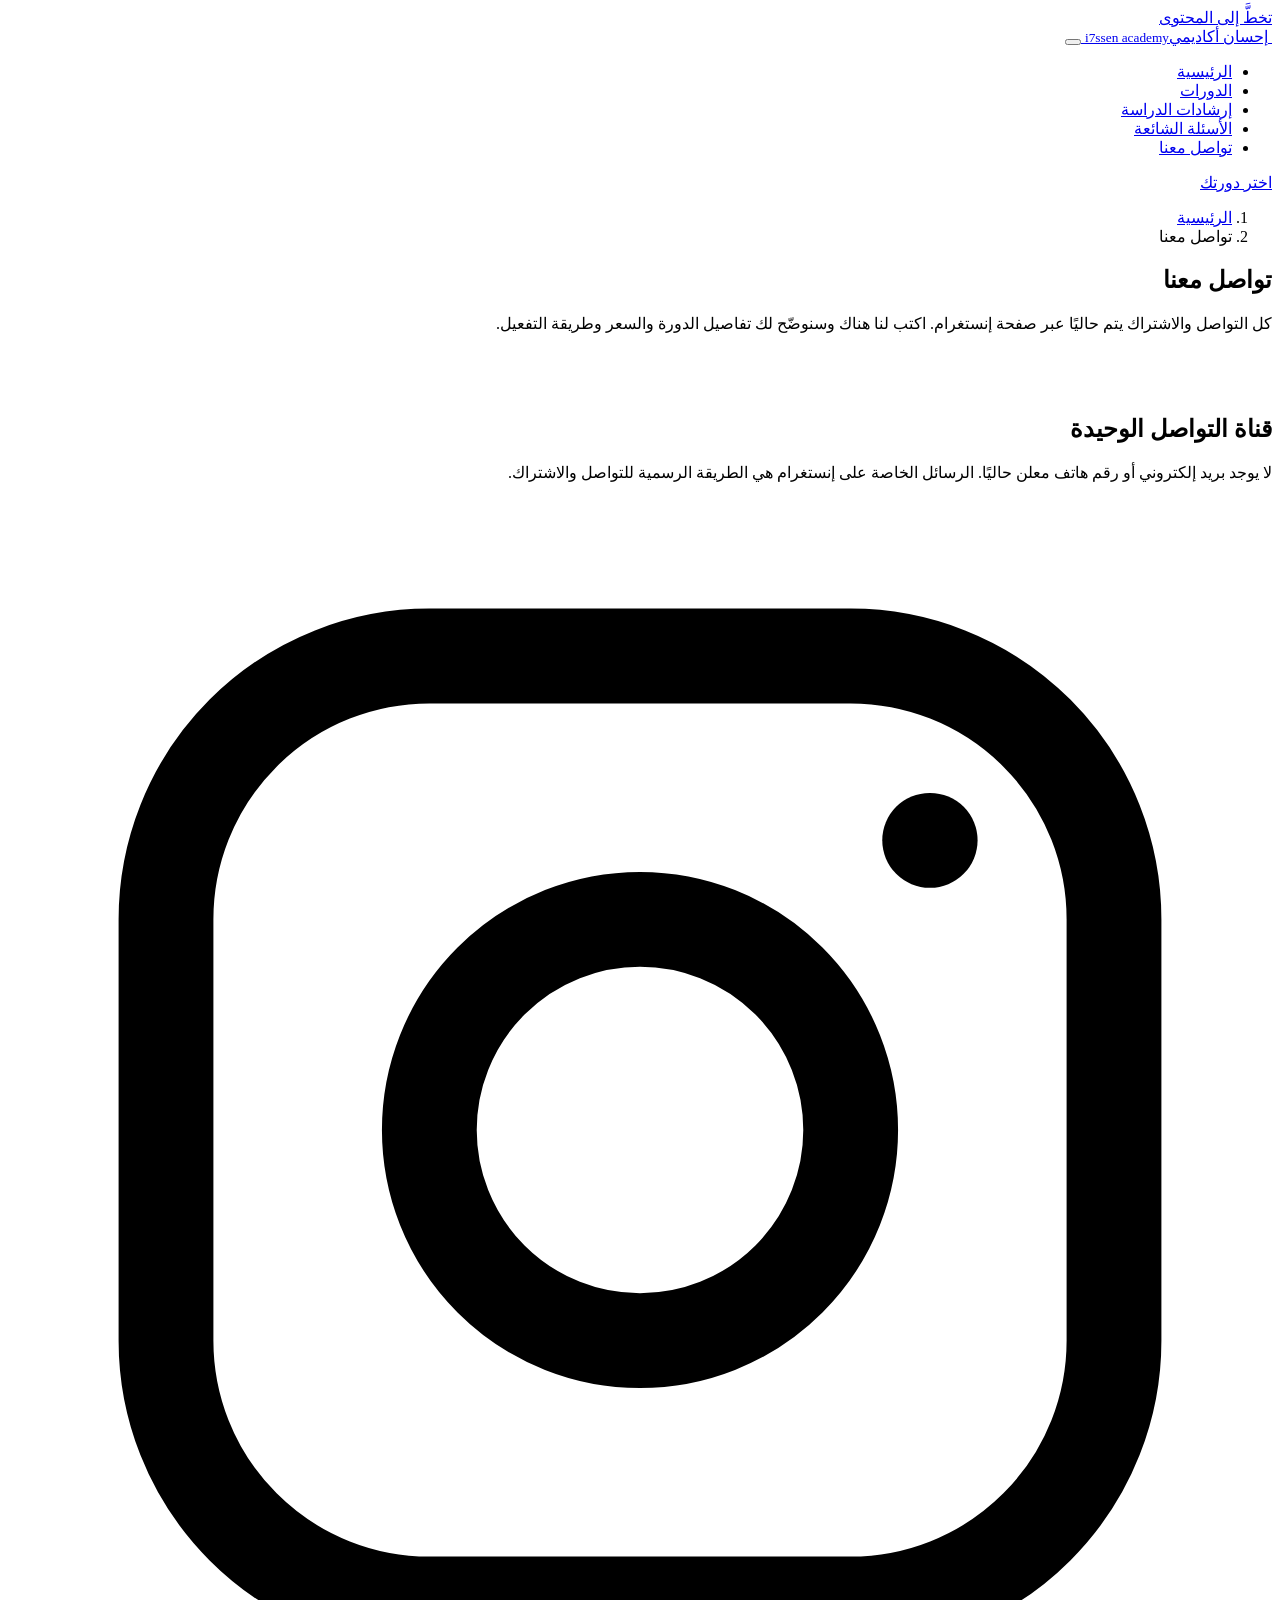
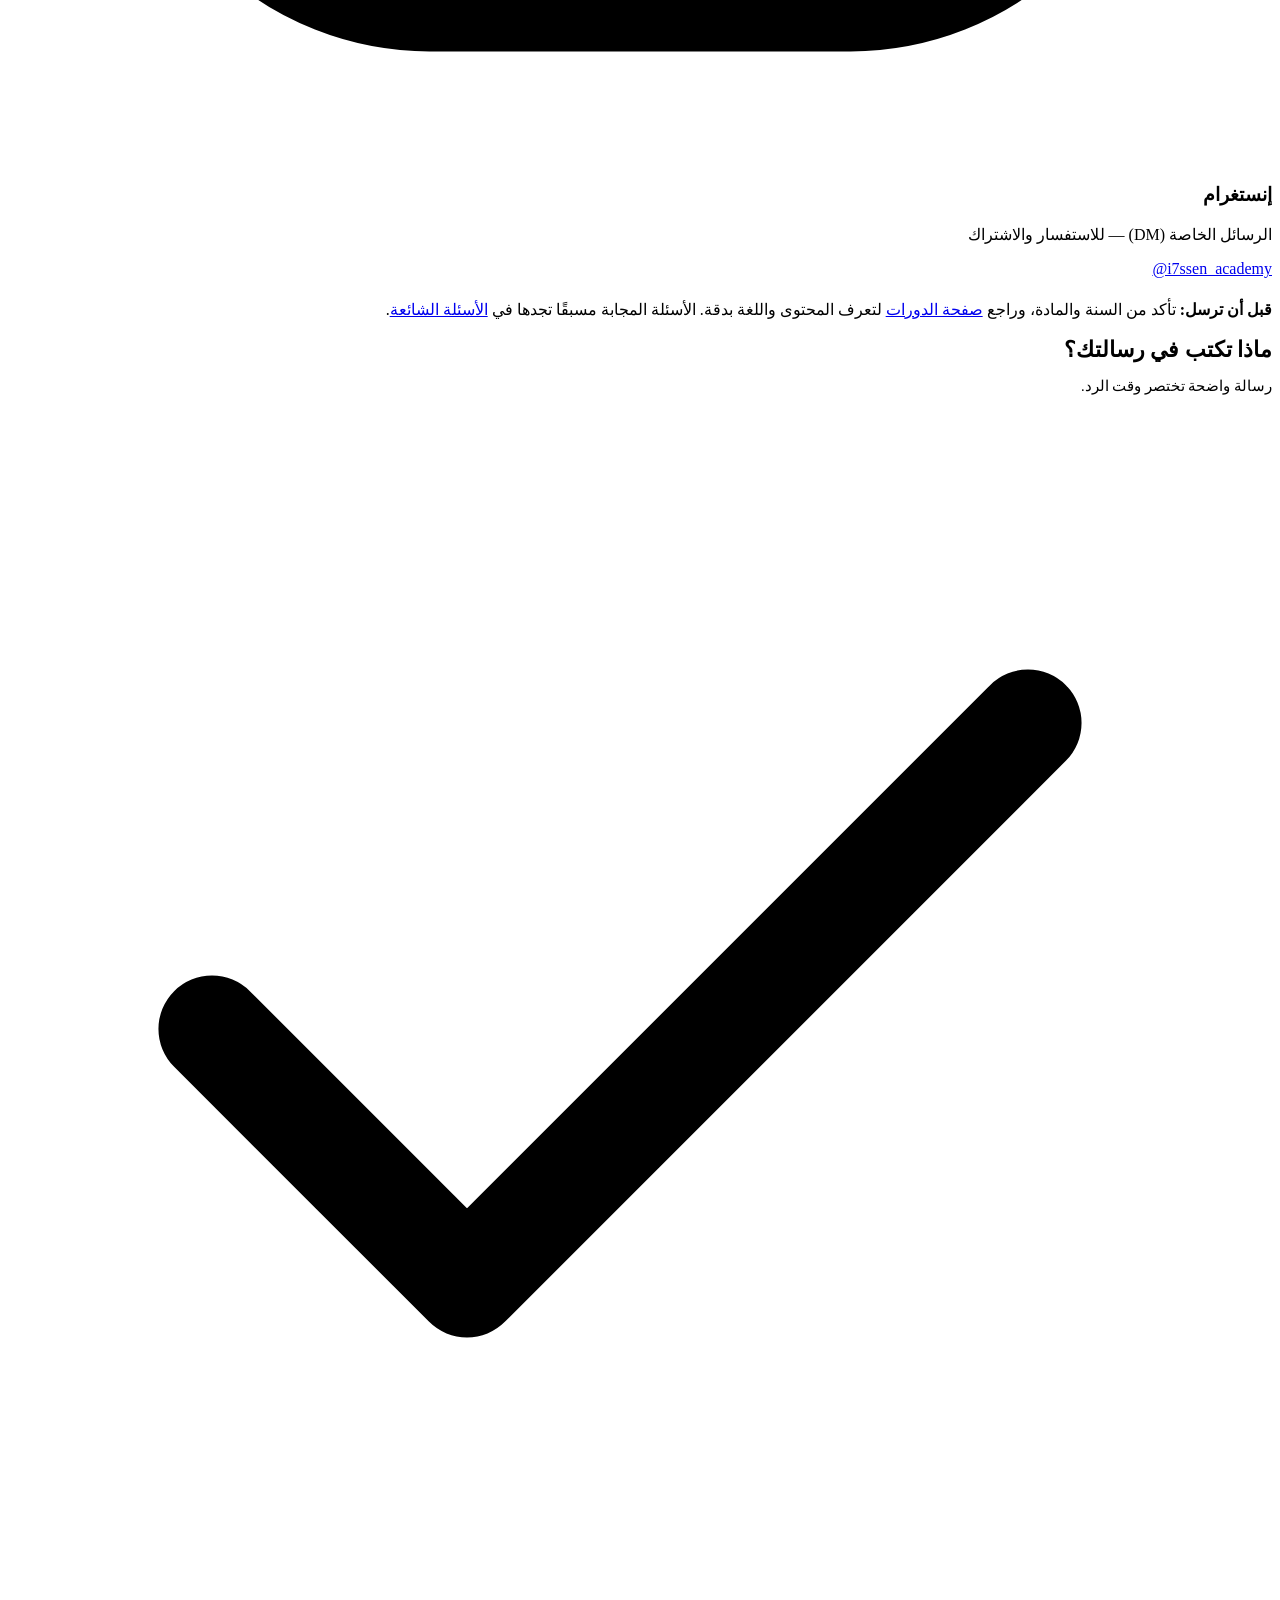
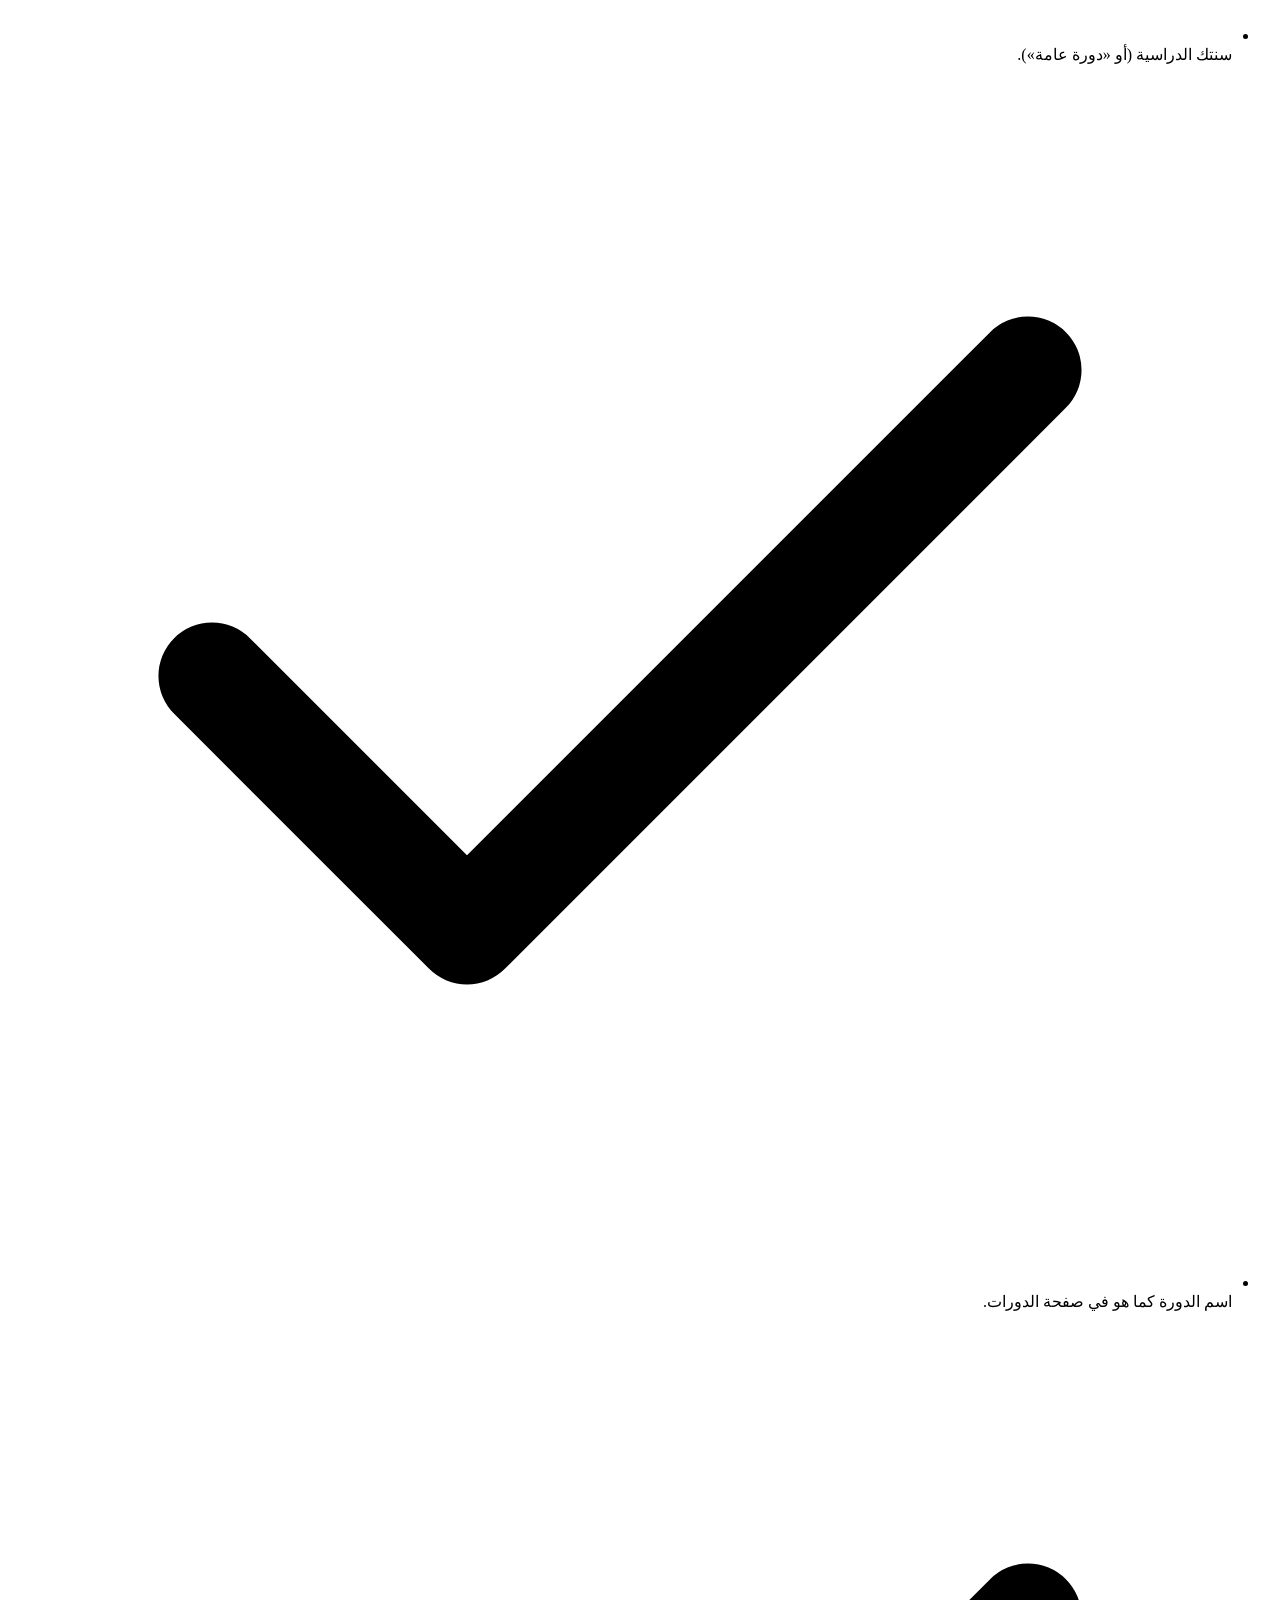
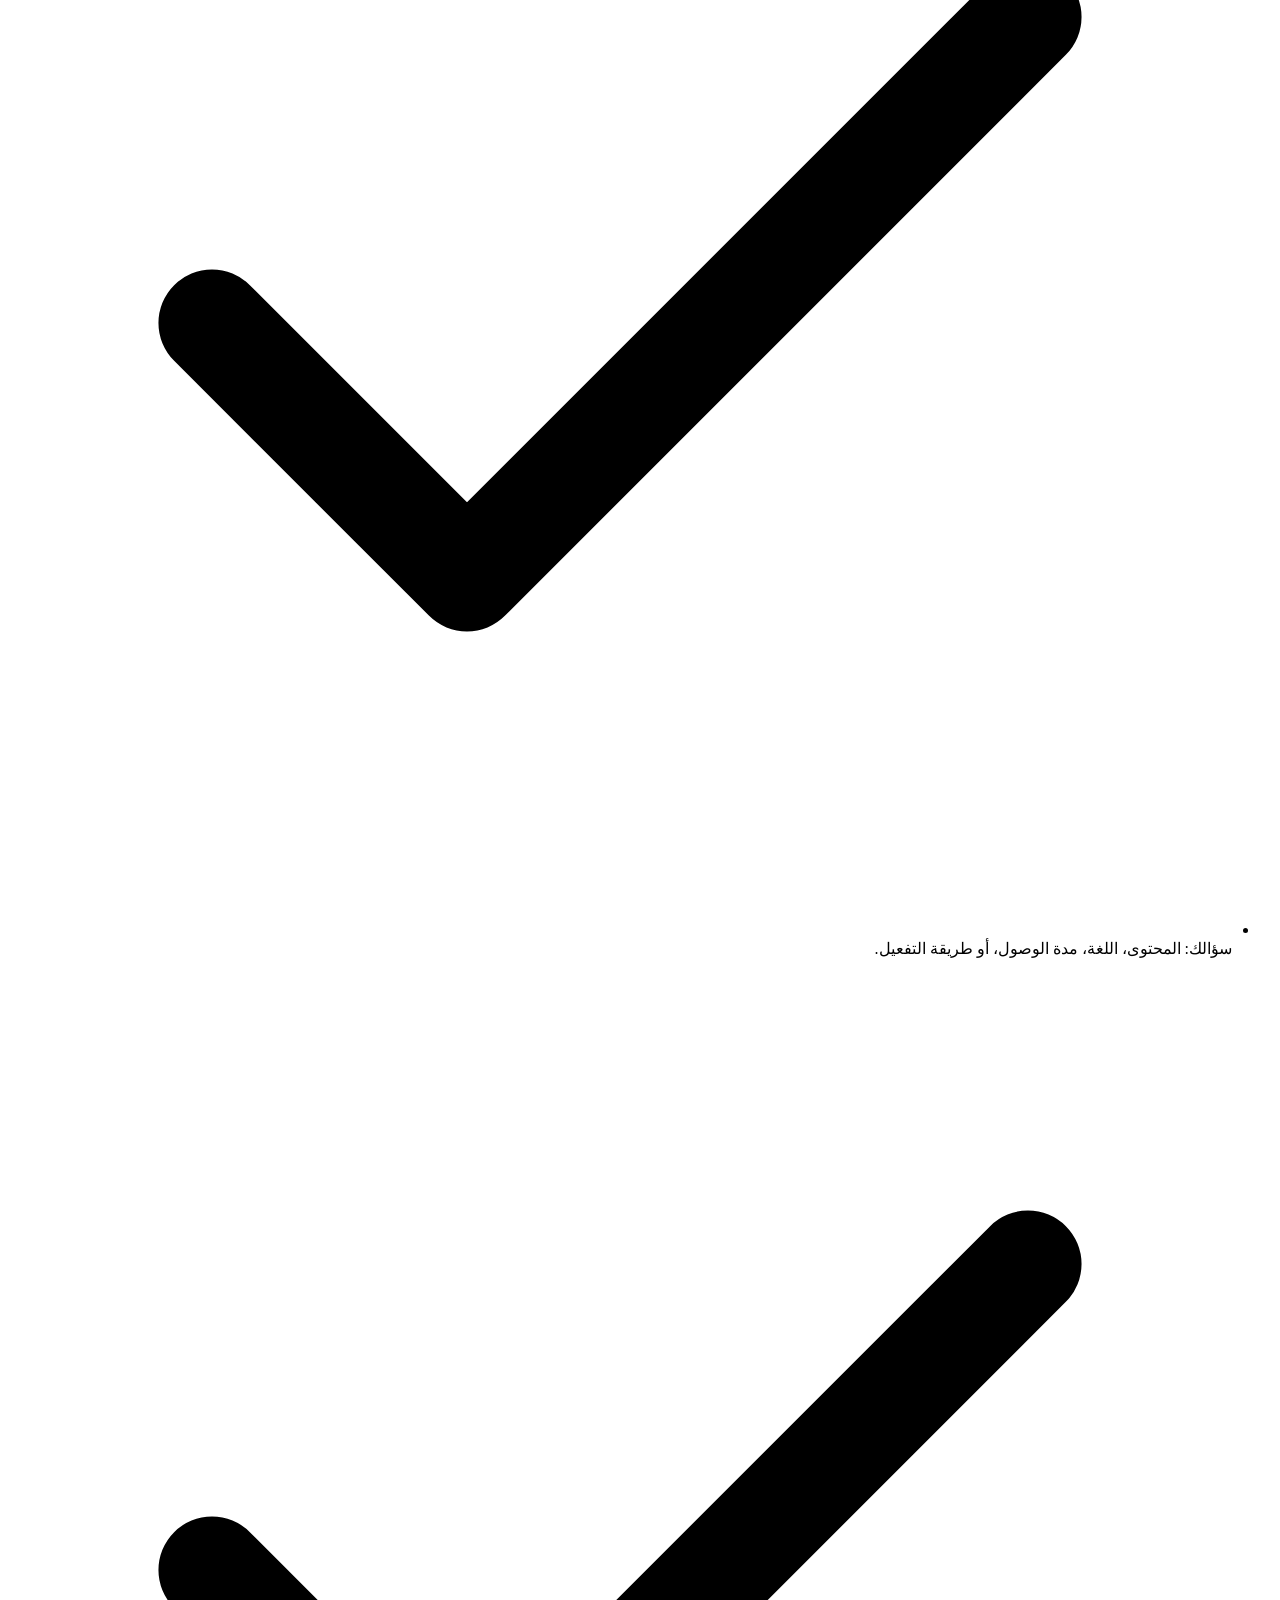
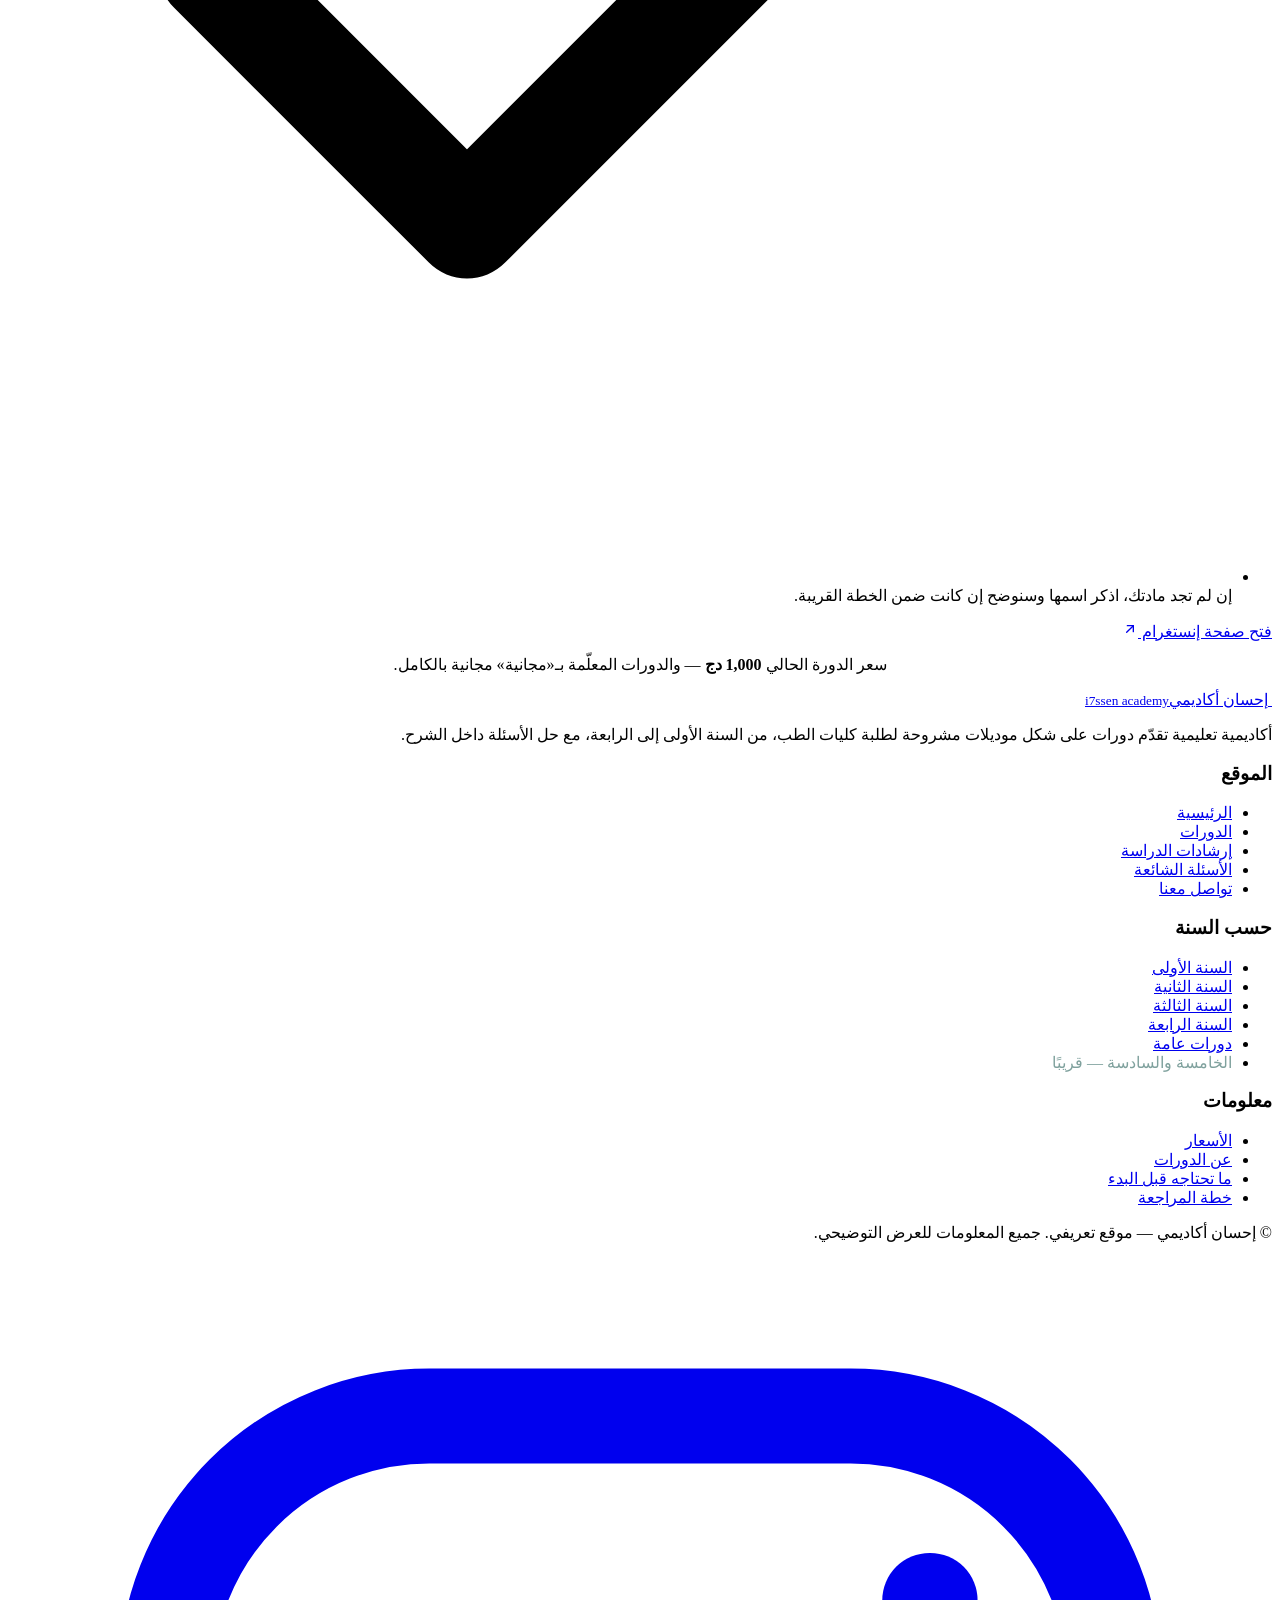
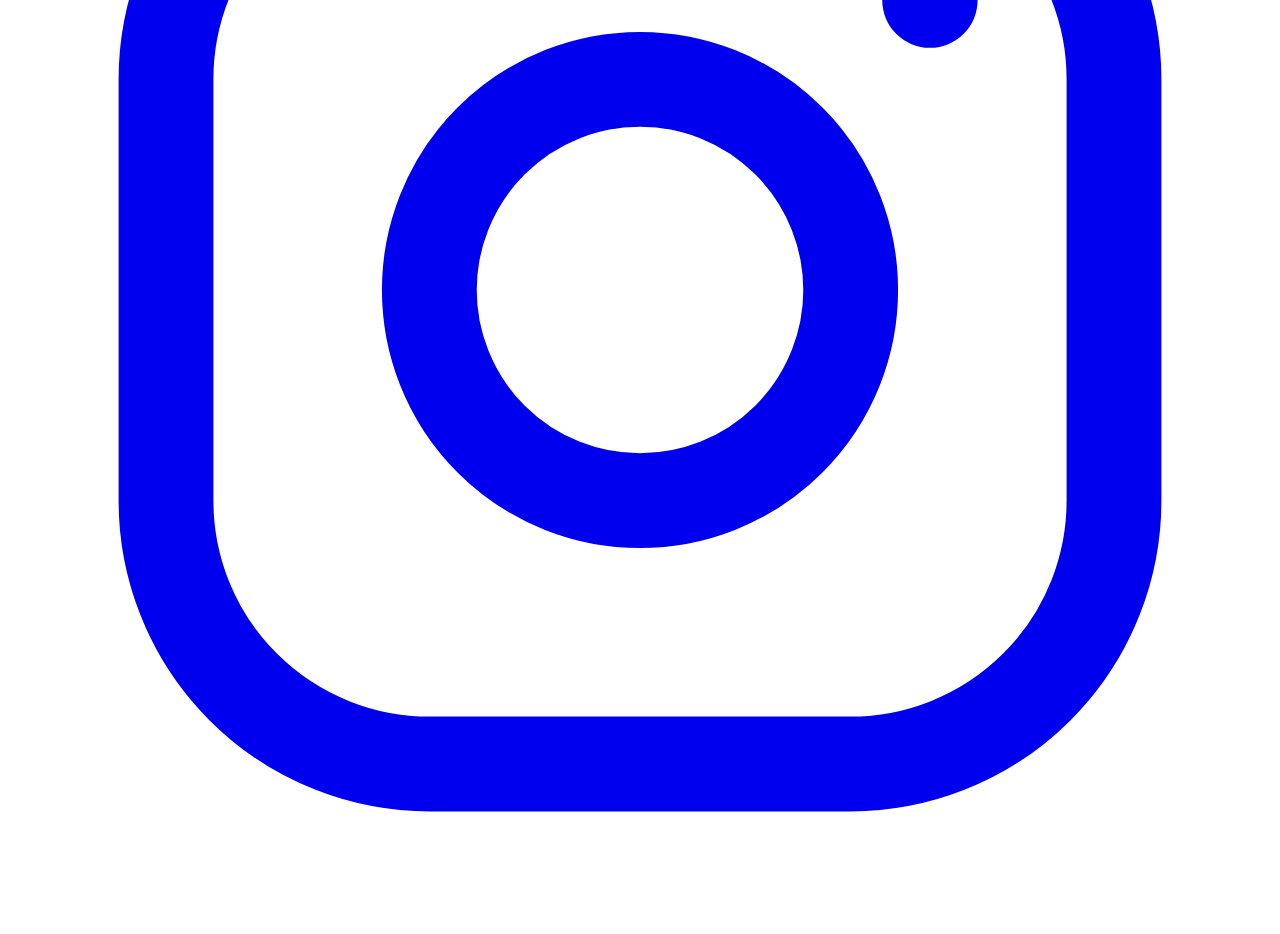
==== contact.html @ d599712e "Add files via upload" ====
<!DOCTYPE html>
<html lang="ar" dir="rtl">
<head>
  <meta charset="UTF-8">
  <meta name="viewport" content="width=device-width, initial-scale=1">
  <title>تواصل معنا | إحسان أكاديمي</title>
  <meta name="description" content="اطلب معلومات عن موديلات إحسان الأكاديمية أو أرسل استفسارك عن مادة أو سنة دراسية. نموذج توضيحي في موقع تعريفي.">
  <link rel="preconnect" href="https://fonts.googleapis.com">
  <link rel="preconnect" href="https://fonts.gstatic.com" crossorigin>
  <link href="https://fonts.googleapis.com/css2?family=Tajawal:wght@400;500;700;800;900&display=swap" rel="stylesheet">
  <link rel="stylesheet" href="assets/css/style.css">
</head>
<body>
  <a class="skip-link" href="#main">تخطَّ إلى المحتوى</a>

  <header class="site-header">
    <div class="container site-header__inner">
      <a class="brand" href="index.html">
        <span class="brand__mark" aria-hidden="true">
          <img src="assets/img/logo.svg" alt="">
        </span>
        <span>إحسان أكاديمي<small>i7ssen academy</small></span>
      </a>

      <button class="nav-toggle" type="button" aria-label="فتح القائمة" aria-expanded="false" aria-controls="site-nav">
        <span></span>
      </button>

      <nav class="nav" id="site-nav" aria-label="التنقّل الرئيسي">
        <ul class="nav__list">
          <li><a class="nav__link" href="index.html">الرئيسية</a></li>
          <li><a class="nav__link" href="courses.html">الدورات</a></li>
          <li><a class="nav__link" href="guide.html">إرشادات الدراسة</a></li>
          <li><a class="nav__link" href="faq.html">الأسئلة الشائعة</a></li>
          <li><a class="nav__link" href="contact.html" aria-current="page">تواصل معنا</a></li>
        </ul>
      </nav>

      <a class="btn btn--sm header__cta" href="courses.html">اختر دورتك</a>
    </div>
  </header>

  <main id="main">
    <section class="page-hero">
      <div class="container">
        <ol class="breadcrumb">
          <li><a href="index.html">الرئيسية</a></li>
          <li aria-current="page">تواصل معنا</li>
        </ol>
        <h1>تواصل معنا</h1>
        <p>
          كل التواصل والاشتراك يتم حاليًا عبر صفحة إنستغرام. اكتب لنا هناك
          وسنوضّح لك تفاصيل الدورة والسعر وطريقة التفعيل.
        </p>
      </div>
    </section>

    <section class="section" style="padding-top:46px">
      <div class="container contact-layout">

        <div>
          <h2>قناة التواصل الوحيدة</h2>
          <p style="color:var(--muted)">
            لا يوجد بريد إلكتروني أو رقم هاتف معلن حاليًا. الرسائل الخاصة على
            إنستغرام هي الطريقة الرسمية للتواصل والاشتراك.
          </p>

          <div class="contact-methods">
            <div class="contact-method" style="align-items:center">
              <span class="contact-method__icon" aria-hidden="true">
                <svg viewBox="0 0 24 24" fill="none" stroke="currentColor" stroke-width="1.8" stroke-linecap="round" stroke-linejoin="round"><rect x="3" y="3" width="18" height="18" rx="5"/><circle cx="12" cy="12" r="4"/><path d="M17.5 6.5h.01"/></svg>
              </span>
              <div>
                <h3>إنستغرام</h3>
                <p>الرسائل الخاصة (DM) — للاستفسار والاشتراك</p>
                <a href="https://www.instagram.com/i7ssen_academy/" target="_blank" rel="noopener" dir="ltr" style="display:inline-block">@i7ssen_academy</a>
              </div>
            </div>
          </div>

          <div class="note-box" style="margin-top:22px">
            <strong>قبل أن ترسل:</strong> تأكد من السنة والمادة، وراجع
            <a href="courses.html">صفحة الدورات</a> لتعرف المحتوى واللغة بدقة.
            الأسئلة المجابة مسبقًا تجدها في <a href="faq.html">الأسئلة الشائعة</a>.
          </div>
        </div>

        <div class="form-card">
          <h2 style="font-size:22px;margin-bottom:6px">ماذا تكتب في رسالتك؟</h2>
          <p style="color:var(--muted);font-size:14.5px;margin-bottom:22px">
            رسالة واضحة تختصر وقت الرد.
          </p>

          <ul class="check-list">
            <li>
              <svg viewBox="0 0 24 24" fill="none" stroke="currentColor" stroke-width="2.1" stroke-linecap="round" stroke-linejoin="round"><path d="M20 6L9 17l-5-5"/></svg>
              <span>سنتك الدراسية (أو «دورة عامة»).</span>
            </li>
            <li>
              <svg viewBox="0 0 24 24" fill="none" stroke="currentColor" stroke-width="2.1" stroke-linecap="round" stroke-linejoin="round"><path d="M20 6L9 17l-5-5"/></svg>
              <span>اسم الدورة كما هو في صفحة الدورات.</span>
            </li>
            <li>
              <svg viewBox="0 0 24 24" fill="none" stroke="currentColor" stroke-width="2.1" stroke-linecap="round" stroke-linejoin="round"><path d="M20 6L9 17l-5-5"/></svg>
              <span>سؤالك: المحتوى، اللغة، مدة الوصول، أو طريقة التفعيل.</span>
            </li>
            <li>
              <svg viewBox="0 0 24 24" fill="none" stroke="currentColor" stroke-width="2.1" stroke-linecap="round" stroke-linejoin="round"><path d="M20 6L9 17l-5-5"/></svg>
              <span>إن لم تجد مادتك، اذكر اسمها وسنوضح إن كانت ضمن الخطة القريبة.</span>
            </li>
          </ul>

          <a class="btn btn--block" style="margin-top:22px" href="https://www.instagram.com/i7ssen_academy/" target="_blank" rel="noopener">
            فتح صفحة إنستغرام
            <svg width="16" height="16" viewBox="0 0 24 24" fill="none" stroke="currentColor" stroke-width="2" stroke-linecap="round" stroke-linejoin="round"><path d="M7 17L17 7"/><path d="M8 7h9v9"/></svg>
          </a>

          <p class="field__hint" style="text-align:center;margin-top:14px">
            سعر الدورة الحالي <strong>1,000 دج</strong> — والدورات المعلّمة بـ«مجانية» مجانية بالكامل.
          </p>
        </div>

      </div>
    </section>
  </main>

  <footer class="site-footer">
    <div class="container">
      <div class="footer__grid">
        <div class="footer__about">
          <a class="brand" href="index.html">
            <span class="brand__mark" aria-hidden="true">
              <img src="assets/img/logo.svg" alt="">
            </span>
            <span>إحسان أكاديمي<small>i7ssen academy</small></span>
          </a>
          <p>أكاديمية تعليمية تقدّم دورات على شكل موديلات مشروحة لطلبة كليات الطب، من السنة الأولى إلى الرابعة، مع حل الأسئلة داخل الشرح.</p>
        </div>

        <div>
          <h3>الموقع</h3>
          <ul>
            <li><a href="index.html">الرئيسية</a></li>
            <li><a href="courses.html">الدورات</a></li>
            <li><a href="guide.html">إرشادات الدراسة</a></li>
            <li><a href="faq.html">الأسئلة الشائعة</a></li>
            <li><a href="contact.html">تواصل معنا</a></li>
          </ul>
        </div>

        <div>
          <h3>حسب السنة</h3>
          <ul>
            <li><a href="courses.html?year=1">السنة الأولى</a></li>
            <li><a href="courses.html?year=2">السنة الثانية</a></li>
            <li><a href="courses.html?year=3">السنة الثالثة</a></li>
            <li><a href="courses.html?year=4">السنة الرابعة</a></li>
            <li><a href="courses.html?year=0">دورات عامة</a></li>
            <li><span style="color:#7fa19d">الخامسة والسادسة — قريبًا</span></li>
          </ul>
        </div>

        <div>
          <h3>معلومات</h3>
          <ul>
            <li><a href="faq.html#pricing">الأسعار</a></li>
            <li><a href="faq.html#content">عن الدورات</a></li>
            <li><a href="guide.html#tools">ما تحتاجه قبل البدء</a></li>
            <li><a href="guide.html#schedule">خطة المراجعة</a></li>
          </ul>
        </div>
      </div>

      <div class="footer__bottom">
        <p>© إحسان أكاديمي — موقع تعريفي. جميع المعلومات للعرض التوضيحي.</p>
        <div class="socials">
          <a href="https://www.instagram.com/i7ssen_academy/" target="_blank" rel="noopener" aria-label="إنستغرام إحسان أكاديمي">
            <svg viewBox="0 0 24 24" fill="none" stroke="currentColor" stroke-width="1.8" stroke-linecap="round" stroke-linejoin="round"><rect x="3" y="3" width="18" height="18" rx="5"/><circle cx="12" cy="12" r="4"/><path d="M17.5 6.5h.01"/></svg>
          </a>
        </div>
      </div>
    </div>
  </footer>

  <script src="assets/js/data.js"></script>
  <script src="assets/js/main.js"></script>
</body>
</html>
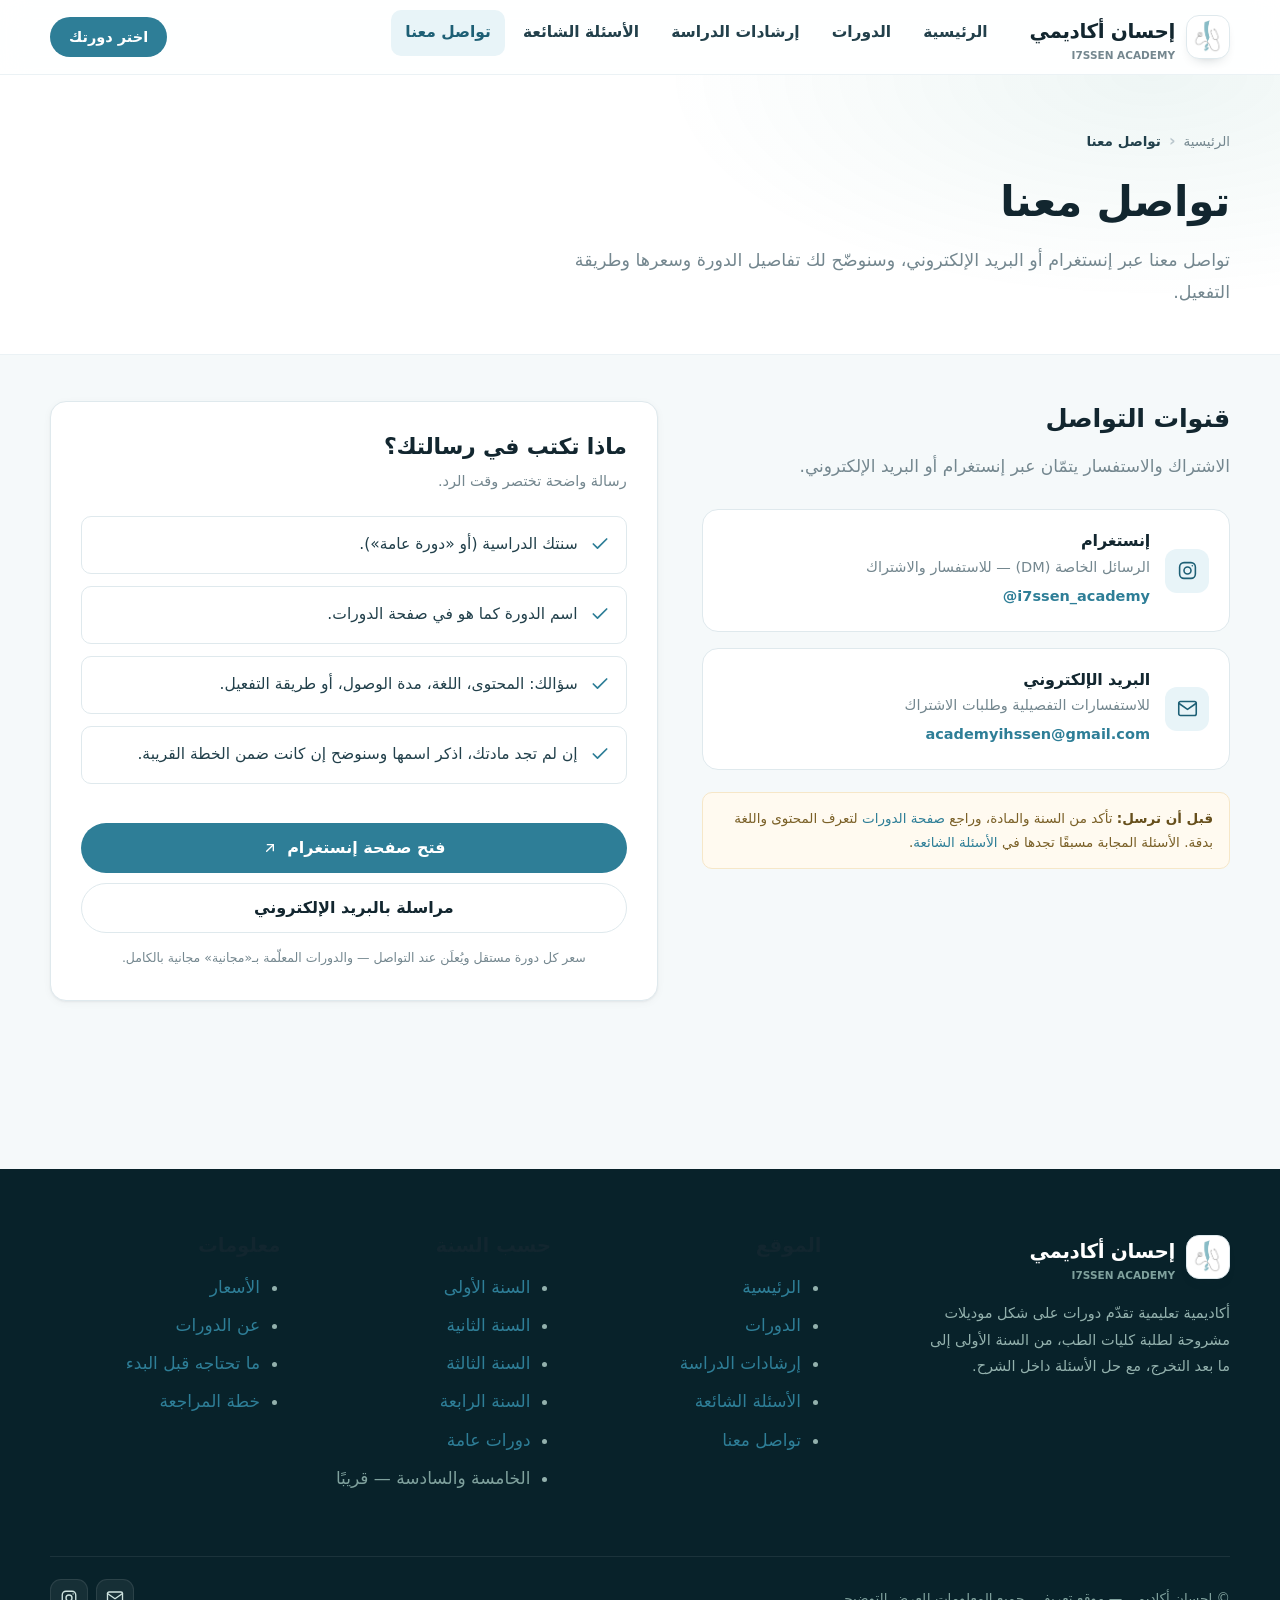
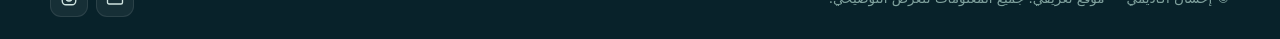
==== commit 01f24c24: "Add files via upload" ====
--- a/contact.html
+++ b/contact.html
@@ -17,9 +17,9 @@
     <div class="container site-header__inner">
       <a class="brand" href="index.html">
         <span class="brand__mark" aria-hidden="true">
-          <img src="assets/img/logo.svg" alt="">
+          <img src="assets/img/logo.png" alt="" onerror="this.onerror=null;this.src='assets/img/logo.svg'">
         </span>
-        <span>إحسان أكاديمي<small>i7ssen academy</small></span>
+        <span>إحسان أكاديمي<small>I7SSEN ACADEMY</small></span>
       </a>
 
       <button class="nav-toggle" type="button" aria-label="فتح القائمة" aria-expanded="false" aria-controls="site-nav">
@@ -49,8 +49,8 @@
         </ol>
         <h1>تواصل معنا</h1>
         <p>
-          كل التواصل والاشتراك يتم حاليًا عبر صفحة إنستغرام. اكتب لنا هناك
-          وسنوضّح لك تفاصيل الدورة والسعر وطريقة التفعيل.
+          تواصل معنا عبر إنستغرام أو البريد الإلكتروني، وسنوضّح لك تفاصيل الدورة
+          وسعرها وطريقة التفعيل.
         </p>
       </div>
     </section>
@@ -59,10 +59,9 @@
       <div class="container contact-layout">
 
         <div>
-          <h2>قناة التواصل الوحيدة</h2>
+          <h2>قنوات التواصل</h2>
           <p style="color:var(--muted)">
-            لا يوجد بريد إلكتروني أو رقم هاتف معلن حاليًا. الرسائل الخاصة على
-            إنستغرام هي الطريقة الرسمية للتواصل والاشتراك.
+            الاشتراك والاستفسار يتمّان عبر إنستغرام أو البريد الإلكتروني.
           </p>
 
           <div class="contact-methods">
@@ -76,6 +75,17 @@
                 <a href="https://www.instagram.com/i7ssen_academy/" target="_blank" rel="noopener" dir="ltr" style="display:inline-block">@i7ssen_academy</a>
               </div>
             </div>
+
+            <div class="contact-method" style="align-items:center">
+              <span class="contact-method__icon" aria-hidden="true">
+                <svg viewBox="0 0 24 24" fill="none" stroke="currentColor" stroke-width="1.8" stroke-linecap="round" stroke-linejoin="round"><rect x="2" y="4" width="20" height="16" rx="2"/><path d="M22 6l-10 7L2 6"/></svg>
+              </span>
+              <div>
+                <h3>البريد الإلكتروني</h3>
+                <p>للاستفسارات التفصيلية وطلبات الاشتراك</p>
+                <a href="mailto:academyihssen@gmail.com" dir="ltr" style="display:inline-block">academyihssen@gmail.com</a>
+              </div>
+            </div>
           </div>
 
           <div class="note-box" style="margin-top:22px">
@@ -115,8 +125,12 @@
             <svg width="16" height="16" viewBox="0 0 24 24" fill="none" stroke="currentColor" stroke-width="2" stroke-linecap="round" stroke-linejoin="round"><path d="M7 17L17 7"/><path d="M8 7h9v9"/></svg>
           </a>
 
+          <a class="btn btn--ghost btn--block" style="margin-top:10px" href="mailto:academyihssen@gmail.com">
+            مراسلة بالبريد الإلكتروني
+          </a>
+
           <p class="field__hint" style="text-align:center;margin-top:14px">
-            سعر الدورة الحالي <strong>1,000 دج</strong> — والدورات المعلّمة بـ«مجانية» مجانية بالكامل.
+            سعر كل دورة مستقل ويُعلَن عند التواصل — والدورات المعلّمة بـ«مجانية» مجانية بالكامل.
           </p>
         </div>
 
@@ -130,11 +144,11 @@
         <div class="footer__about">
           <a class="brand" href="index.html">
             <span class="brand__mark" aria-hidden="true">
-              <img src="assets/img/logo.svg" alt="">
+              <img src="assets/img/logo.png" alt="" onerror="this.onerror=null;this.src='assets/img/logo.svg'">
             </span>
-            <span>إحسان أكاديمي<small>i7ssen academy</small></span>
-          </a>
-          <p>أكاديمية تعليمية تقدّم دورات على شكل موديلات مشروحة لطلبة كليات الطب، من السنة الأولى إلى الرابعة، مع حل الأسئلة داخل الشرح.</p>
+            <span>إحسان أكاديمي<small>I7SSEN ACADEMY</small></span>
+          </a>
+          <p>أكاديمية تعليمية تقدّم دورات على شكل موديلات مشروحة لطلبة كليات الطب، من السنة الأولى إلى ما بعد التخرج، مع حل الأسئلة داخل الشرح.</p>
         </div>
 
         <div>
@@ -174,7 +188,10 @@
       <div class="footer__bottom">
         <p>© إحسان أكاديمي — موقع تعريفي. جميع المعلومات للعرض التوضيحي.</p>
         <div class="socials">
-          <a href="https://www.instagram.com/i7ssen_academy/" target="_blank" rel="noopener" aria-label="إنستغرام إحسان أكاديمي">
+                    <a href="mailto:academyihssen@gmail.com" aria-label="البريد الإلكتروني">
+            <svg viewBox="0 0 24 24" fill="none" stroke="currentColor" stroke-width="1.8" stroke-linecap="round" stroke-linejoin="round"><rect x="2" y="4" width="20" height="16" rx="2"/><path d="M22 6l-10 7L2 6"/></svg>
+          </a>
+<a href="https://www.instagram.com/i7ssen_academy/" target="_blank" rel="noopener" aria-label="إنستغرام إحسان أكاديمي">
             <svg viewBox="0 0 24 24" fill="none" stroke="currentColor" stroke-width="1.8" stroke-linecap="round" stroke-linejoin="round"><rect x="3" y="3" width="18" height="18" rx="5"/><circle cx="12" cy="12" r="4"/><path d="M17.5 6.5h.01"/></svg>
           </a>
         </div>
--- a/assets/css/style.css
+++ b/assets/css/style.css
@@ -0,0 +1,1361 @@
+/* ==========================================================================
+   منصة مدار التعليمية — التنسيقات الأساسية
+   موقع تعريفي ثابت (HTML/CSS/JS) — RTL
+   ========================================================================== */
+
+/* ---------- 1. المتغيرات ---------- */
+:root {
+  --ink: #12262f;
+  --ink-soft: #22404b;
+  --body: #4c616b;
+  --muted: #74878f;
+  --line: #dfe9ed;
+  --line-soft: #ebf2f5;
+
+  --primary: #2e7e97;
+  --primary-dark: #1d5f75;
+  --primary-light: #e8f4f8;
+  --accent: #d99a4e;
+  --accent-dark: #b47833;
+
+  --bg: #f5f9fa;
+  --surface: #ffffff;
+
+  --radius-sm: 10px;
+  --radius: 16px;
+  --radius-lg: 24px;
+
+  --shadow-sm: 0 1px 2px rgba(13, 27, 36, .05), 0 2px 8px rgba(13, 27, 36, .04);
+  --shadow: 0 10px 30px -12px rgba(13, 27, 36, .18);
+  --shadow-lg: 0 30px 60px -30px rgba(7, 60, 54, .35);
+
+  --container: 1180px;
+  --header-h: 74px;
+
+  --font: "Tajawal", "Cairo", "Segoe UI", Tahoma, system-ui, -apple-system, sans-serif;
+}
+
+/* ---------- 2. إعادة الضبط ---------- */
+*,
+*::before,
+*::after { box-sizing: border-box; }
+
+html {
+  scroll-behavior: smooth;
+  scroll-padding-top: 92px;
+}
+
+body {
+  margin: 0;
+  font-family: var(--font);
+  font-size: 17px;
+  line-height: 1.8;
+  color: var(--body);
+  background: var(--bg);
+  -webkit-font-smoothing: antialiased;
+  text-rendering: optimizeLegibility;
+}
+
+h1, h2, h3, h4, h5 {
+  color: var(--ink);
+  font-weight: 800;
+  line-height: 1.35;
+  margin: 0 0 .6em;
+  letter-spacing: -.2px;
+}
+
+p { margin: 0 0 1em; }
+
+a { color: var(--primary); text-decoration: none; transition: color .2s; }
+a:hover { color: var(--primary-dark); }
+
+img, svg { max-width: 100%; display: block; }
+
+ul { margin: 0 0 1em; padding-inline-start: 1.2em; }
+li { margin-bottom: .45em; }
+
+button { font-family: inherit; }
+
+:focus-visible {
+  outline: 3px solid rgba(14, 124, 107, .45);
+  outline-offset: 3px;
+  border-radius: 6px;
+}
+
+/* ---------- 3. أدوات مساعدة ---------- */
+.container {
+  width: min(100% - 40px, var(--container));
+  margin-inline: auto;
+}
+
+.section { padding: 84px 0; }
+.section--tight { padding: 56px 0; }
+.section--alt { background: var(--surface); border-block: 1px solid var(--line-soft); }
+
+.section-head { max-width: 640px; margin-bottom: 42px; }
+.section-head--center { margin-inline: auto; text-align: center; }
+
+.eyebrow {
+  display: inline-flex;
+  align-items: center;
+  gap: 8px;
+  font-size: 13.5px;
+  font-weight: 700;
+  letter-spacing: .3px;
+  color: var(--primary);
+  background: var(--primary-light);
+  border: 1px solid rgba(14, 124, 107, .16);
+  padding: 6px 14px;
+  border-radius: 100px;
+  margin-bottom: 16px;
+}
+
+.section-head h2 {
+  font-size: clamp(26px, 3.2vw, 38px);
+  margin-bottom: .45em;
+}
+
+.section-head p { color: var(--muted); margin: 0; font-size: 17.5px; }
+
+.lead { font-size: 19px; color: var(--body); }
+
+.text-center { text-align: center; }
+.mt-0 { margin-top: 0; }
+.mb-0 { margin-bottom: 0; }
+
+.skip-link {
+  position: absolute;
+  inset-inline-start: 16px;
+  top: -60px;
+  z-index: 999;
+  background: var(--ink);
+  color: #fff;
+  padding: 10px 18px;
+  border-radius: 8px;
+  transition: top .2s;
+}
+.skip-link:focus { top: 12px; color: #fff; }
+
+/* ---------- 4. الأزرار ---------- */
+.btn {
+  --btn-bg: var(--primary);
+  --btn-fg: #fff;
+  display: inline-flex;
+  align-items: center;
+  justify-content: center;
+  gap: 9px;
+  padding: 13px 24px;
+  border: 1px solid transparent;
+  border-radius: 100px;
+  background: var(--btn-bg);
+  color: var(--btn-fg);
+  font-size: 16px;
+  font-weight: 700;
+  line-height: 1.4;
+  cursor: pointer;
+  transition: transform .18s, box-shadow .18s, background .18s, border-color .18s, color .18s;
+}
+
+.btn:hover {
+  color: var(--btn-fg);
+  background: var(--primary-dark);
+  transform: translateY(-2px);
+  box-shadow: 0 10px 22px -12px rgba(14, 124, 107, .7);
+}
+
+.btn:active { transform: translateY(0); }
+
+.btn--ghost {
+  --btn-bg: transparent;
+  --btn-fg: var(--ink);
+  border-color: var(--line);
+  background: var(--surface);
+}
+.btn--ghost:hover {
+  background: #fff;
+  color: var(--primary-dark);
+  border-color: rgba(14, 124, 107, .35);
+  box-shadow: var(--shadow-sm);
+}
+
+.btn--light {
+  --btn-bg: #fff;
+  --btn-fg: var(--primary-dark);
+}
+.btn--light:hover { background: #f2fbf9; color: var(--primary-dark); }
+
+.btn--outline-light {
+  --btn-bg: transparent;
+  --btn-fg: #eaf6f4;
+  border-color: rgba(255, 255, 255, .32);
+}
+.btn--outline-light:hover { background: rgba(255, 255, 255, .1); color: #fff; }
+
+.btn--sm { padding: 9px 18px; font-size: 14.5px; }
+.btn--block { width: 100%; }
+
+.link-arrow {
+  display: inline-flex;
+  align-items: center;
+  gap: 7px;
+  font-weight: 700;
+  font-size: 15.5px;
+}
+.link-arrow svg { transition: transform .2s; }
+.link-arrow:hover svg { transform: translateX(-4px); }
+
+/* ---------- 5. الترويسة ---------- */
+.site-header {
+  position: sticky;
+  top: 0;
+  z-index: 100;
+  background: rgba(255, 255, 255, .92);
+  backdrop-filter: saturate(180%) blur(14px);
+  border-bottom: 1px solid var(--line-soft);
+}
+
+.site-header__inner {
+  display: flex;
+  align-items: center;
+  gap: 28px;
+  min-height: var(--header-h);
+}
+
+.brand {
+  display: inline-flex;
+  align-items: center;
+  gap: 11px;
+  font-weight: 900;
+  font-size: 20px;
+  color: var(--ink);
+  letter-spacing: -.4px;
+  flex-shrink: 0;
+}
+.brand:hover { color: var(--ink); }
+
+.brand__mark {
+  width: 44px;
+  height: 44px;
+  border-radius: 13px;
+  background: #fff;
+  border: 1px solid var(--line);
+  display: grid;
+  place-items: center;
+  padding: 4px;
+  box-shadow: 0 6px 14px -10px rgba(18, 38, 47, .45);
+  flex-shrink: 0;
+}
+.brand__mark svg,
+.brand__mark img {
+  width: 100%;
+  height: 100%;
+  object-fit: contain;
+}
+
+.brand small {
+  display: block;
+  font-size: 10.5px;
+  letter-spacing: .12em;
+  font-weight: 600;
+  color: var(--muted);
+  letter-spacing: 0;
+  line-height: 1.2;
+}
+
+.nav { margin-inline-start: 0; }
+
+.nav__list {
+  display: flex;
+  align-items: center;
+  gap: 4px;
+  list-style: none;
+  margin: 0;
+  padding: 0;
+}
+
+.nav__link {
+  display: block;
+  padding: 9px 14px;
+  border-radius: 10px;
+  color: var(--ink-soft);
+  font-weight: 600;
+  font-size: 15.5px;
+  transition: background .18s, color .18s;
+}
+.nav__link:hover { background: var(--primary-light); color: var(--primary-dark); }
+.nav__link[aria-current="page"] { color: var(--primary-dark); background: var(--primary-light); }
+
+.header__cta { margin-inline-start: auto; }
+
+.nav-toggle {
+  display: none;
+  width: 44px;
+  height: 44px;
+  border: 1px solid var(--line);
+  border-radius: 12px;
+  background: var(--surface);
+  cursor: pointer;
+  padding: 0;
+  place-items: center;
+  color: var(--ink);
+}
+.nav-toggle span {
+  display: block;
+  width: 20px;
+  height: 2px;
+  background: currentColor;
+  position: relative;
+  transition: background .2s;
+}
+.nav-toggle span::before,
+.nav-toggle span::after {
+  content: "";
+  position: absolute;
+  inset-inline-start: 0;
+  width: 20px;
+  height: 2px;
+  background: currentColor;
+  transition: transform .2s;
+}
+.nav-toggle span::before { top: -6px; }
+.nav-toggle span::after { top: 6px; }
+
+.nav-toggle[aria-expanded="true"] span { background: transparent; }
+.nav-toggle[aria-expanded="true"] span::before { transform: translateY(6px) rotate(45deg); }
+.nav-toggle[aria-expanded="true"] span::after { transform: translateY(-6px) rotate(-45deg); }
+
+@media (max-width: 1040px) {
+  .nav-toggle { display: grid; margin-inline-start: auto; }
+  .nav {
+    position: absolute;
+    top: 100%;
+    inset-inline: 0;
+    margin: 0;
+    background: var(--surface);
+    border-bottom: 1px solid var(--line-soft);
+    box-shadow: var(--shadow);
+    padding: 14px 20px 22px;
+    display: none;
+  }
+  .nav.is-open { display: block; }
+  .nav__list { flex-direction: column; align-items: stretch; gap: 4px; }
+  .nav__link { padding: 13px 14px; font-size: 16px; }
+  .header__cta { display: none; }
+}
+
+/* ---------- 6. الواجهة الرئيسية (Hero) ---------- */
+.hero {
+  position: relative;
+  overflow: hidden;
+  background:
+    radial-gradient(1000px 520px at 88% -10%, rgba(46, 126, 151, .55), transparent 65%),
+    radial-gradient(700px 480px at 5% 110%, rgba(217, 154, 78, .16), transparent 70%),
+    linear-gradient(160deg, #08222b 0%, #0c3540 45%, #061e26 100%);
+  color: #d8e8e6;
+  padding: 86px 0 96px;
+}
+
+.hero::after {
+  content: "";
+  position: absolute;
+  inset: 0;
+  background-image:
+    linear-gradient(rgba(255, 255, 255, .045) 1px, transparent 1px),
+    linear-gradient(90deg, rgba(255, 255, 255, .045) 1px, transparent 1px);
+  background-size: 64px 64px;
+  mask-image: radial-gradient(ellipse at 60% 30%, #000 20%, transparent 78%);
+  pointer-events: none;
+}
+
+.hero__inner {
+  position: relative;
+  z-index: 1;
+  display: grid;
+  grid-template-columns: 1.08fr .92fr;
+  gap: 56px;
+  align-items: center;
+}
+
+.hero h1 {
+  color: #fff;
+  font-size: clamp(32px, 4.4vw, 52px);
+  line-height: 1.22;
+  margin-bottom: 20px;
+  letter-spacing: -1px;
+}
+
+.hero h1 em {
+  font-style: normal;
+  color: #8fd3e3;
+  background: linear-gradient(180deg, transparent 62%, rgba(143, 211, 227, .18) 62%);
+}
+
+.hero__text {
+  font-size: 18.5px;
+  color: #b8cfcc;
+  max-width: 54ch;
+  margin-bottom: 30px;
+}
+
+.hero__actions { display: flex; flex-wrap: wrap; gap: 12px; margin-bottom: 34px; }
+
+.hero__meta {
+  display: flex;
+  flex-wrap: wrap;
+  gap: 10px 26px;
+  font-size: 14.5px;
+  color: #a7c2bf;
+  list-style: none;
+  padding: 0;
+  margin: 0;
+}
+.hero__meta li { display: flex; align-items: center; gap: 8px; margin: 0; }
+.hero__meta svg { width: 17px; height: 17px; color: #8fd3e3; flex-shrink: 0; }
+
+/* بطاقة زجاجية داخل الواجهة */
+.hero__card {
+  position: relative;
+  background: rgba(255, 255, 255, .06);
+  border: 1px solid rgba(255, 255, 255, .14);
+  border-radius: var(--radius-lg);
+  padding: 26px;
+  backdrop-filter: blur(10px);
+  box-shadow: var(--shadow-lg);
+}
+
+.hero__card-top {
+  display: flex;
+  align-items: center;
+  justify-content: space-between;
+  gap: 12px;
+  margin-bottom: 18px;
+}
+.hero__card-top h2 { color: #fff; font-size: 17px; margin: 0; }
+.hero__card-top span {
+  font-size: 12px;
+  font-weight: 700;
+  color: #8fd3e3;
+  background: rgba(143, 211, 227, .12);
+  border: 1px solid rgba(143, 211, 227, .25);
+  padding: 4px 10px;
+  border-radius: 100px;
+}
+
+.mini-course {
+  display: flex;
+  align-items: center;
+  gap: 13px;
+  padding: 12px;
+  border-radius: 14px;
+  background: rgba(255, 255, 255, .04);
+  border: 1px solid rgba(255, 255, 255, .08);
+  margin-bottom: 10px;
+}
+.mini-course:last-child { margin-bottom: 0; }
+.mini-course__icon {
+  width: 40px;
+  height: 40px;
+  border-radius: 11px;
+  display: grid;
+  place-items: center;
+  background: rgba(143, 211, 227, .14);
+  color: #8fd3e3;
+  flex-shrink: 0;
+}
+.mini-course__icon svg { width: 20px; height: 20px; }
+.mini-course h3 { color: #eaf6f4; font-size: 14.5px; margin: 0 0 2px; font-weight: 700; }
+.mini-course p { color: #93b1ad; font-size: 12.5px; margin: 0; line-height: 1.5; }
+
+.hero__card-foot {
+  margin-top: 16px;
+  padding-top: 16px;
+  border-top: 1px solid rgba(255, 255, 255, .1);
+  font-size: 13px;
+  color: #9dbbb7;
+  display: flex;
+  align-items: center;
+  gap: 8px;
+}
+
+/* ---------- 7. شريط الإحصاءات ---------- */
+.stats {
+  display: grid;
+  grid-template-columns: repeat(4, 1fr);
+  gap: 1px;
+  background: var(--line);
+  border: 1px solid var(--line);
+  border-radius: var(--radius);
+  overflow: hidden;
+  margin-top: -52px;
+  position: relative;
+  z-index: 2;
+  box-shadow: var(--shadow);
+}
+.stat {
+  background: var(--surface);
+  padding: 26px 22px;
+  text-align: center;
+}
+.stat strong {
+  display: block;
+  font-size: 30px;
+  font-weight: 900;
+  color: var(--primary-dark);
+  line-height: 1.2;
+  letter-spacing: -1px;
+}
+.stat span { font-size: 14px; color: var(--muted); font-weight: 600; }
+
+@media (max-width: 780px) {
+  .stats { grid-template-columns: repeat(2, 1fr); margin-top: 24px; }
+}
+
+/* ---------- 8. بطاقات المميزات ---------- */
+.grid { display: grid; gap: 22px; }
+.grid--3 { grid-template-columns: repeat(3, 1fr); }
+.grid--2 { grid-template-columns: repeat(2, 1fr); }
+.grid--4 { grid-template-columns: repeat(4, 1fr); }
+
+.feature {
+  background: var(--surface);
+  border: 1px solid var(--line);
+  border-radius: var(--radius);
+  padding: 28px 24px;
+  transition: transform .22s, box-shadow .22s, border-color .22s;
+}
+.feature:hover {
+  transform: translateY(-4px);
+  box-shadow: var(--shadow);
+  border-color: rgba(14, 124, 107, .25);
+}
+.feature__icon {
+  width: 48px;
+  height: 48px;
+  border-radius: 14px;
+  display: grid;
+  place-items: center;
+  background: var(--primary-light);
+  color: var(--primary-dark);
+  margin-bottom: 16px;
+}
+.feature__icon svg { width: 24px; height: 24px; }
+.feature h3 { font-size: 18.5px; margin-bottom: .35em; }
+.feature p { margin: 0; font-size: 15.5px; color: var(--muted); line-height: 1.75; }
+
+/* ---------- 9. بطاقة الدورة ---------- */
+.course-card {
+  position: relative;
+  display: flex;
+  flex-direction: column;
+  background: var(--surface);
+  border: 1px solid var(--line);
+  border-radius: var(--radius);
+  overflow: hidden;
+  transition: transform .22s, box-shadow .22s, border-color .22s;
+}
+.course-card:hover {
+  transform: translateY(-4px);
+  box-shadow: var(--shadow);
+  border-color: rgba(14, 124, 107, .28);
+}
+
+.course-card__top {
+  padding: 22px 22px 0;
+  display: flex;
+  align-items: flex-start;
+  justify-content: space-between;
+  gap: 10px;
+}
+
+.course-card__icon {
+  width: 50px;
+  height: 50px;
+  border-radius: 15px;
+  display: grid;
+  place-items: center;
+  background: linear-gradient(150deg, #eef7fa, #dcecf3);
+  color: var(--primary-dark);
+}
+.course-card__icon svg { width: 26px; height: 26px; }
+
+.badge {
+  display: inline-flex;
+  align-items: center;
+  gap: 6px;
+  font-size: 12.5px;
+  font-weight: 700;
+  padding: 5px 11px;
+  border-radius: 100px;
+  background: #f4f7f8;
+  color: var(--muted);
+  border: 1px solid var(--line);
+  white-space: nowrap;
+}
+.badge--primary { background: var(--primary-light); color: var(--primary-dark); border-color: rgba(14, 124, 107, .18); }
+.badge--accent { background: #fdf3e1; color: var(--accent-dark); border-color: #f7e2bd; }
+
+.course-card__body { padding: 16px 22px 20px; flex: 1; }
+.course-card__cat {
+  font-size: 13px;
+  font-weight: 700;
+  color: var(--primary);
+  margin-bottom: 6px;
+}
+.course-card h3 { font-size: 19px; margin-bottom: .45em; line-height: 1.45; }
+.course-card h3 a { color: var(--ink); }
+.course-card h3 a:hover { color: var(--primary-dark); }
+.course-card__desc {
+  font-size: 15px;
+  color: var(--muted);
+  margin: 0 0 18px;
+  line-height: 1.75;
+  display: -webkit-box;
+  -webkit-line-clamp: 3;
+  -webkit-box-orient: vertical;
+  overflow: hidden;
+}
+
+.course-card__meta {
+  display: flex;
+  flex-wrap: wrap;
+  gap: 14px;
+  padding: 0 22px 18px;
+  font-size: 13.5px;
+  color: var(--muted);
+}
+.course-card__meta span { display: inline-flex; align-items: center; gap: 6px; }
+.course-card__meta svg { width: 16px; height: 16px; color: var(--primary); }
+
+.course-card__foot {
+  display: flex;
+  align-items: center;
+  justify-content: space-between;
+  gap: 12px;
+  padding: 15px 22px;
+  border-top: 1px solid var(--line-soft);
+  background: #fbfdfd;
+}
+.course-card__price { font-weight: 800; color: var(--ink); font-size: 15.5px; }
+.course-card__price small { display: block; font-size: 11.5px; color: var(--muted); font-weight: 600; }
+
+/* ---------- 10. الفلاتر ---------- */
+.filters {
+  background: var(--surface);
+  border: 1px solid var(--line);
+  border-radius: var(--radius);
+  padding: 18px;
+  margin-bottom: 34px;
+  display: grid;
+  gap: 14px;
+}
+
+.search-field { position: relative; }
+.search-field svg {
+  position: absolute;
+  inset-inline-start: 15px;
+  top: 50%;
+  transform: translateY(-50%);
+  width: 19px;
+  height: 19px;
+  color: var(--muted);
+  pointer-events: none;
+}
+.search-field input {
+  width: 100%;
+  padding: 13px 46px 13px 16px;
+  border: 1px solid var(--line);
+  border-radius: 12px;
+  font-family: inherit;
+  font-size: 15.5px;
+  color: var(--ink);
+  background: #fbfdfd;
+  transition: border-color .18s, box-shadow .18s;
+}
+.search-field input::placeholder { color: #9aaab3; }
+.search-field input:focus {
+  outline: none;
+  border-color: var(--primary);
+  background: #fff;
+  box-shadow: 0 0 0 4px rgba(14, 124, 107, .1);
+}
+
+.chips { display: flex; flex-wrap: wrap; gap: 8px; }
+.chip {
+  border: 1px solid var(--line);
+  background: #fff;
+  color: var(--ink-soft);
+  border-radius: 100px;
+  padding: 8px 16px;
+  font-family: inherit;
+  font-size: 14px;
+  font-weight: 700;
+  cursor: pointer;
+  transition: all .18s;
+}
+.chip:hover { border-color: rgba(14, 124, 107, .4); color: var(--primary-dark); }
+.chip[aria-pressed="true"] {
+  background: var(--primary);
+  border-color: var(--primary);
+  color: #fff;
+  box-shadow: 0 6px 16px -10px rgba(14, 124, 107, .9);
+}
+
+.filters__row {
+  display: flex;
+  align-items: center;
+  justify-content: space-between;
+  gap: 14px;
+  flex-wrap: wrap;
+}
+.filters__count { font-size: 14px; color: var(--muted); font-weight: 600; }
+
+.select-wrap { position: relative; }
+.select-wrap select {
+  appearance: none;
+  padding: 9px 16px 9px 40px;
+  border: 1px solid var(--line);
+  border-radius: 100px;
+  background: #fff;
+  font-family: inherit;
+  font-size: 14px;
+  font-weight: 700;
+  color: var(--ink-soft);
+  cursor: pointer;
+}
+.select-wrap::after {
+  content: "";
+  position: absolute;
+  inset-inline-start: 16px;
+  top: 50%;
+  width: 7px;
+  height: 7px;
+  border-inline-start: 2px solid var(--muted);
+  border-block-end: 2px solid var(--muted);
+  transform: translateY(-70%) rotate(-45deg);
+  pointer-events: none;
+}
+
+.empty-state {
+  text-align: center;
+  padding: 60px 20px;
+  background: var(--surface);
+  border: 1px dashed var(--line);
+  border-radius: var(--radius);
+  color: var(--muted);
+}
+.empty-state h3 { color: var(--ink); }
+.empty-state svg { width: 44px; height: 44px; color: var(--muted); margin: 0 auto 14px; }
+
+/* ---------- 11. الخطوات ---------- */
+.steps { counter-reset: step; display: grid; gap: 20px; grid-template-columns: repeat(3, 1fr); }
+.step {
+  position: relative;
+  background: var(--surface);
+  border: 1px solid var(--line);
+  border-radius: var(--radius);
+  padding: 30px 24px 24px;
+}
+.step::before {
+  counter-increment: step;
+  content: counter(step, decimal-leading-zero);
+  display: block;
+  font-size: 15px;
+  font-weight: 900;
+  color: var(--primary);
+  letter-spacing: 1px;
+  margin-bottom: 12px;
+}
+.step h3 { font-size: 18px; }
+.step p { margin: 0; font-size: 15.5px; color: var(--muted); }
+.step__line {
+  position: absolute;
+  top: 38px;
+  inset-inline-start: -20px;
+  width: 20px;
+  height: 2px;
+  background: var(--line);
+}
+.step:first-child .step__line { display: none; }
+
+/* ---------- 12. الآراء ---------- */
+.quote {
+  background: var(--surface);
+  border: 1px solid var(--line);
+  border-radius: var(--radius);
+  padding: 28px 26px;
+  display: flex;
+  flex-direction: column;
+  gap: 18px;
+}
+.quote__stars { display: flex; gap: 3px; color: var(--accent); }
+.quote__stars svg { width: 17px; height: 17px; }
+.quote p { font-size: 16px; color: var(--ink-soft); margin: 0; line-height: 1.85; }
+.quote__author { display: flex; align-items: center; gap: 12px; margin-top: auto; }
+.avatar {
+  width: 42px;
+  height: 42px;
+  border-radius: 50%;
+  display: grid;
+  place-items: center;
+  font-weight: 800;
+  font-size: 15px;
+  color: var(--primary-dark);
+  background: var(--primary-light);
+  flex-shrink: 0;
+}
+.quote__author strong { display: block; font-size: 15px; color: var(--ink); line-height: 1.4; }
+.quote__author span { font-size: 13px; color: var(--muted); }
+
+/* ---------- 13. شريط الدعوة (CTA) ---------- */
+.cta-band {
+  position: relative;
+  overflow: hidden;
+  border-radius: var(--radius-lg);
+  background: linear-gradient(135deg, #0c3540, #175d6f);
+  color: #d8e8e6;
+  padding: 54px 48px;
+  display: flex;
+  align-items: center;
+  justify-content: space-between;
+  gap: 36px;
+}
+.cta-band::before {
+  content: "";
+  position: absolute;
+  width: 420px;
+  height: 420px;
+  border-radius: 50%;
+  background: radial-gradient(circle, rgba(143, 211, 227, .22), transparent 68%);
+  top: -180px;
+  inset-inline-start: -80px;
+}
+.cta-band > * { position: relative; z-index: 1; }
+.cta-band h2 { color: #fff; font-size: clamp(24px, 3vw, 34px); margin-bottom: .35em; }
+.cta-band p { margin: 0; color: #b8cfcc; max-width: 52ch; }
+.cta-band__actions { display: flex; flex-wrap: wrap; gap: 12px; flex-shrink: 0; }
+
+@media (max-width: 820px) {
+  .cta-band { flex-direction: column; align-items: flex-start; padding: 40px 28px; }
+}
+
+/* ---------- 14. التذييل ---------- */
+.site-footer {
+  background: #08222a;
+  color: #93b1ad;
+  padding: 64px 0 0;
+  margin-top: 84px;
+}
+.footer__grid {
+  display: grid;
+  grid-template-columns: 1.6fr 1fr 1fr 1fr;
+  gap: 40px;
+  padding-bottom: 46px;
+}
+.site-footer .brand { color: #fff; }
+.site-footer .brand small { color: #7fa19d; }
+.footer__about p { font-size: 14.5px; line-height: 1.85; margin: 16px 0 0; max-width: 34ch; }
+.footer h3 {
+  color: #eaf6f4;
+  font-size: 14px;
+  letter-spacing: .6px;
+  text-transform: none;
+  margin-bottom: 16px;
+  font-weight: 800;
+}
+.footer ul { list-style: none; padding: 0; margin: 0; }
+.footer li { margin-bottom: 11px; }
+.footer a { color: #a8c3bf; font-size: 14.5px; }
+.footer a:hover { color: #8fd3e3; }
+.footer__bottom {
+  border-top: 1px solid rgba(255, 255, 255, .08);
+  padding: 22px 0;
+  display: flex;
+  align-items: center;
+  justify-content: space-between;
+  gap: 16px;
+  flex-wrap: wrap;
+  font-size: 13.5px;
+  color: #7fa19d;
+}
+.footer__bottom p { margin: 0; }
+.socials { display: flex; gap: 8px; }
+.socials a {
+  width: 38px;
+  height: 38px;
+  border-radius: 11px;
+  display: grid;
+  place-items: center;
+  background: rgba(255, 255, 255, .06);
+  border: 1px solid rgba(255, 255, 255, .09);
+  color: #cfe4e0;
+  transition: background .18s, color .18s, transform .18s;
+}
+.socials a:hover { background: rgba(143, 211, 227, .16); color: #8fd3e3; transform: translateY(-2px); }
+.socials svg { width: 18px; height: 18px; }
+
+/* ---------- 15. ترويسة الصفحات الداخلية ---------- */
+.page-hero {
+  background:
+    radial-gradient(700px 320px at 90% 0%, rgba(14, 124, 107, .07), transparent 70%),
+    var(--surface);
+  border-bottom: 1px solid var(--line-soft);
+  padding: 52px 0 46px;
+}
+.page-hero h1 { font-size: clamp(28px, 3.6vw, 42px); margin-bottom: .35em; }
+.page-hero p { max-width: 62ch; color: var(--muted); margin: 0; font-size: 17.5px; }
+
+.breadcrumb {
+  display: flex;
+  align-items: center;
+  gap: 8px;
+  list-style: none;
+  padding: 0;
+  margin: 0 0 18px;
+  font-size: 13.5px;
+  color: var(--muted);
+  flex-wrap: wrap;
+}
+.breadcrumb li { display: flex; align-items: center; gap: 8px; margin: 0; }
+.breadcrumb li + li::before { content: "‹"; color: #b9c6cc; font-size: 16px; }
+.breadcrumb a { color: var(--muted); }
+.breadcrumb a:hover { color: var(--primary); }
+.breadcrumb [aria-current="page"] { color: var(--ink-soft); font-weight: 600; }
+
+/* ---------- 16. صفحة تفاصيل الدورة ---------- */
+.course-layout {
+  display: grid;
+  grid-template-columns: minmax(0, 1fr) 360px;
+  gap: 44px;
+  align-items: start;
+}
+
+.course-main > section { margin-bottom: 44px; }
+.course-main h2 {
+  font-size: 25px;
+  padding-bottom: 12px;
+  margin-bottom: 20px;
+  border-bottom: 1px solid var(--line-soft);
+}
+.course-main p { font-size: 16.5px; }
+
+.course-facts {
+  display: grid;
+  grid-template-columns: repeat(4, 1fr);
+  gap: 14px;
+  margin-bottom: 34px;
+}
+.fact {
+  background: var(--surface);
+  border: 1px solid var(--line);
+  border-radius: var(--radius-sm);
+  padding: 16px;
+}
+.fact span { display: block; font-size: 12.5px; color: var(--muted); margin-bottom: 4px; }
+.fact strong { font-size: 15.5px; color: var(--ink); }
+
+.check-list { list-style: none; padding: 0; display: grid; gap: 12px; }
+.check-list li {
+  display: flex;
+  gap: 12px;
+  align-items: flex-start;
+  margin: 0;
+  background: var(--surface);
+  border: 1px solid var(--line);
+  border-radius: var(--radius-sm);
+  padding: 14px 16px;
+  font-size: 15.5px;
+  color: var(--ink-soft);
+}
+.check-list svg {
+  width: 20px;
+  height: 20px;
+  color: var(--primary);
+  flex-shrink: 0;
+  margin-top: 3px;
+}
+
+/* الأكورديون */
+.accordion { display: grid; gap: 10px; }
+.acc-item {
+  background: var(--surface);
+  border: 1px solid var(--line);
+  border-radius: var(--radius-sm);
+  overflow: hidden;
+  transition: border-color .18s, box-shadow .18s;
+}
+.acc-item.is-open { border-color: rgba(14, 124, 107, .3); box-shadow: var(--shadow-sm); }
+
+.acc-btn {
+  width: 100%;
+  display: flex;
+  align-items: center;
+  gap: 14px;
+  padding: 17px 18px;
+  background: none;
+  border: 0;
+  cursor: pointer;
+  text-align: start;
+  font-family: inherit;
+  font-size: 16px;
+  font-weight: 700;
+  color: var(--ink);
+}
+.acc-btn:hover { color: var(--primary-dark); }
+.acc-num {
+  width: 30px;
+  height: 30px;
+  border-radius: 9px;
+  display: grid;
+  place-items: center;
+  background: var(--primary-light);
+  color: var(--primary-dark);
+  font-size: 13px;
+  font-weight: 800;
+  flex-shrink: 0;
+}
+.acc-title { flex: 1; }
+.acc-meta { font-size: 12.5px; color: var(--muted); font-weight: 600; white-space: nowrap; }
+.acc-icon {
+  width: 22px;
+  height: 22px;
+  position: relative;
+  flex-shrink: 0;
+  color: var(--primary);
+}
+.acc-icon::before,
+.acc-icon::after {
+  content: "";
+  position: absolute;
+  top: 50%;
+  inset-inline-start: 50%;
+  width: 12px;
+  height: 2px;
+  background: currentColor;
+  border-radius: 2px;
+  transform: translate(-50%, -50%);
+  transition: transform .22s;
+}
+.acc-icon::after { transform: translate(-50%, -50%) rotate(90deg); }
+.acc-item.is-open .acc-icon::after { transform: translate(-50%, -50%) rotate(0); }
+
+.acc-panel {
+  display: grid;
+  grid-template-rows: 0fr;
+  transition: grid-template-rows .28s ease;
+}
+.acc-item.is-open .acc-panel { grid-template-rows: 1fr; }
+.acc-panel > div { overflow: hidden; }
+.acc-panel ul {
+  margin: 0;
+  padding: 0 18px 18px;
+  list-style: none;
+  display: grid;
+  gap: 8px;
+}
+.acc-panel li {
+  display: flex;
+  gap: 9px;
+  align-items: flex-start;
+  font-size: 14.5px;
+  color: var(--body);
+  margin: 0;
+}
+.acc-panel li::before {
+  content: "";
+  width: 6px;
+  height: 6px;
+  border-radius: 50%;
+  background: var(--primary);
+  flex-shrink: 0;
+  margin-top: 10px;
+  opacity: .6;
+}
+
+/* البطاقة الجانبية */
+.course-aside { position: sticky; top: calc(var(--header-h) + 20px); }
+.aside-card {
+  background: var(--surface);
+  border: 1px solid var(--line);
+  border-radius: var(--radius);
+  padding: 24px;
+  box-shadow: var(--shadow-sm);
+}
+.aside-card + .aside-card { margin-top: 18px; }
+.aside-card h3 { font-size: 17px; margin-bottom: 16px; }
+.aside-list { list-style: none; padding: 0; margin: 0 0 20px; display: grid; gap: 0; }
+.aside-list li {
+  display: flex;
+  align-items: center;
+  justify-content: space-between;
+  gap: 12px;
+  padding: 11px 0;
+  border-bottom: 1px dashed var(--line);
+  font-size: 14.5px;
+  margin: 0;
+}
+.aside-list li:last-child { border-bottom: 0; }
+.aside-list span { color: var(--muted); display: flex; align-items: center; gap: 8px; }
+.aside-list svg { width: 17px; height: 17px; color: var(--primary); }
+.aside-list strong { color: var(--ink); font-size: 14.5px; }
+
+.note-box {
+  background: #fffaf0;
+  border: 1px solid #f6e7c8;
+  border-radius: var(--radius-sm);
+  padding: 14px 16px;
+  font-size: 13.5px;
+  color: #7a6027;
+  line-height: 1.75;
+}
+.note-box strong { color: #664f1c; }
+
+
+/* قائمة محاور الموديل */
+.topic-list {
+  list-style: none;
+  padding: 0;
+  margin: 0;
+  display: grid;
+  gap: 10px;
+  counter-reset: topic;
+}
+.topic-list li {
+  counter-increment: topic;
+  display: flex;
+  gap: 12px;
+  align-items: flex-start;
+  margin: 0;
+  background: var(--surface);
+  border: 1px solid var(--line);
+  border-radius: var(--radius-sm);
+  padding: 13px 16px;
+  font-size: 15.5px;
+  color: var(--ink-soft);
+}
+.topic-list li::before {
+  content: counter(topic, decimal-leading-zero);
+  font-size: 11.5px;
+  font-weight: 800;
+  color: var(--primary-dark);
+  background: var(--primary-light);
+  border-radius: 7px;
+  padding: 2px 7px;
+  flex-shrink: 0;
+  margin-top: 2px;
+}
+
+/* ---------- 17. الإرشادات ---------- */
+.guide-grid {
+  display: grid;
+  grid-template-columns: 240px minmax(0, 1fr);
+  gap: 46px;
+  align-items: start;
+}
+.toc {
+  position: sticky;
+  top: calc(var(--header-h) + 20px);
+  background: var(--surface);
+  border: 1px solid var(--line);
+  border-radius: var(--radius);
+  padding: 20px;
+}
+.toc h2 { font-size: 13px; color: var(--muted); letter-spacing: .5px; margin-bottom: 12px; }
+.toc ol { list-style: none; padding: 0; margin: 0; counter-reset: toc; display: grid; gap: 2px; }
+.toc li { margin: 0; counter-increment: toc; }
+.toc a {
+  display: flex;
+  gap: 10px;
+  padding: 9px 10px;
+  border-radius: 8px;
+  font-size: 14.5px;
+  color: var(--body);
+  font-weight: 600;
+  line-height: 1.5;
+}
+.toc a::before {
+  content: counter(toc);
+  color: #9db0b8;
+  font-size: 12px;
+  font-weight: 800;
+  padding-top: 2px;
+}
+.toc a:hover { background: var(--primary-light); color: var(--primary-dark); }
+
+.prose h2 { font-size: 26px; margin-top: 0; scroll-margin-top: 96px; }
+.prose h3 { font-size: 19px; margin-top: 1.8em; }
+.prose section { margin-bottom: 52px; }
+.prose p, .prose li { font-size: 16.5px; }
+.prose ul { padding-inline-start: 1.1em; }
+.prose li::marker { color: var(--primary); }
+.prose strong { color: var(--ink); font-weight: 800; }
+
+.callout {
+  display: flex;
+  gap: 14px;
+  background: var(--primary-light);
+  border: 1px solid rgba(14, 124, 107, .18);
+  border-radius: var(--radius);
+  padding: 20px 22px;
+  margin: 24px 0;
+}
+.callout svg { width: 22px; height: 22px; color: var(--primary-dark); flex-shrink: 0; margin-top: 3px; }
+.callout p { margin: 0; font-size: 15.5px; color: #0a4f45; }
+.callout strong { color: #073d36; }
+
+.table-wrap { overflow-x: auto; margin: 22px 0; border: 1px solid var(--line); border-radius: var(--radius-sm); }
+table { width: 100%; border-collapse: collapse; background: var(--surface); font-size: 15px; min-width: 480px; }
+th, td { padding: 13px 16px; text-align: start; border-bottom: 1px solid var(--line-soft); }
+th { background: #f3f8f7; color: var(--ink); font-weight: 800; font-size: 14px; }
+tbody tr:last-child td { border-bottom: 0; }
+td { color: var(--body); }
+
+/* ---------- 18. الاتصال ---------- */
+.contact-layout {
+  display: grid;
+  grid-template-columns: 1fr 1.15fr;
+  gap: 44px;
+  align-items: start;
+}
+.contact-methods { display: grid; gap: 16px; margin-top: 28px; }
+.contact-method {
+  display: flex;
+  gap: 15px;
+  align-items: flex-start;
+  background: var(--surface);
+  border: 1px solid var(--line);
+  border-radius: var(--radius);
+  padding: 20px;
+}
+.contact-method__icon {
+  width: 44px;
+  height: 44px;
+  border-radius: 12px;
+  display: grid;
+  place-items: center;
+  background: var(--primary-light);
+  color: var(--primary-dark);
+  flex-shrink: 0;
+}
+.contact-method__icon svg { width: 21px; height: 21px; }
+.contact-method h3 { font-size: 16px; margin-bottom: 2px; }
+.contact-method p { margin: 0; font-size: 14.5px; color: var(--muted); }
+.contact-method a { font-size: 14.5px; font-weight: 700; }
+
+.form-card {
+  background: var(--surface);
+  border: 1px solid var(--line);
+  border-radius: var(--radius);
+  padding: 30px;
+  box-shadow: var(--shadow-sm);
+}
+.form-row { display: grid; grid-template-columns: 1fr 1fr; gap: 16px; }
+.field { margin-bottom: 18px; }
+.field label {
+  display: block;
+  font-size: 14px;
+  font-weight: 700;
+  color: var(--ink);
+  margin-bottom: 7px;
+}
+.field label .req { color: #d9534f; }
+.field input,
+.field select,
+.field textarea {
+  width: 100%;
+  padding: 12px 15px;
+  border: 1px solid var(--line);
+  border-radius: 11px;
+  font-family: inherit;
+  font-size: 15px;
+  color: var(--ink);
+  background: #fbfdfd;
+  transition: border-color .18s, box-shadow .18s, background .18s;
+}
+.field textarea { resize: vertical; min-height: 130px; line-height: 1.7; }
+.field input:focus,
+.field select:focus,
+.field textarea:focus {
+  outline: none;
+  border-color: var(--primary);
+  background: #fff;
+  box-shadow: 0 0 0 4px rgba(14, 124, 107, .1);
+}
+.field__hint { font-size: 12.5px; color: var(--muted); margin: 6px 0 0; }
+.form-status {
+  margin-top: 16px;
+  padding: 13px 16px;
+  border-radius: 11px;
+  font-size: 14.5px;
+  font-weight: 600;
+  background: var(--primary-light);
+  color: var(--primary-dark);
+  border: 1px solid rgba(14, 124, 107, .2);
+}
+.form-status[hidden] { display: none; }
+
+/* ---------- 19. حركات الظهور ---------- */
+[data-reveal] {
+  opacity: 1;
+  transform: none;
+}
+
+/* تُفعّل الحركة فقط عند تشغيل JavaScript حتى لا يختفي المحتوى بدونه */
+.js [data-reveal] {
+  opacity: 0;
+  transform: translateY(16px);
+  transition: opacity .6s ease, transform .6s ease;
+}
+.js [data-reveal].is-visible { opacity: 1; transform: none; }
+
+@media (prefers-reduced-motion: reduce) {
+  html { scroll-behavior: auto; }
+  *, *::before, *::after {
+    animation-duration: .001ms !important;
+    transition-duration: .001ms !important;
+  }
+  [data-reveal] { opacity: 1; transform: none; }
+  .js [data-reveal] { opacity: 1; transform: none; }
+}
+
+/* ---------- 20. الاستجابة ---------- */
+@media (max-width: 1060px) {
+  .course-layout { grid-template-columns: 1fr; }
+  .course-aside { position: static; }
+  .guide-grid { grid-template-columns: 1fr; gap: 28px; }
+  .toc { position: static; }
+  .toc ol { grid-template-columns: repeat(2, 1fr); }
+  .grid--4 { grid-template-columns: repeat(2, 1fr); }
+  .footer__grid { grid-template-columns: 1fr 1fr; gap: 32px; }
+}
+
+@media (max-width: 980px) {
+  .hero__inner { grid-template-columns: 1fr; gap: 44px; }
+  .hero { padding: 62px 0 72px; }
+  .hero__card { max-width: 520px; }
+}
+
+@media (max-width: 860px) {
+  .grid--3, .grid--2 { grid-template-columns: repeat(2, 1fr); }
+  .steps { grid-template-columns: 1fr; }
+  .step__line { display: none; }
+  .course-facts { grid-template-columns: repeat(2, 1fr); }
+  .contact-layout { grid-template-columns: 1fr; gap: 30px; }
+  .section { padding: 62px 0; }
+}
+
+@media (max-width: 620px) {
+  body { font-size: 16px; }
+  .container { width: min(100% - 32px, var(--container)); }
+  .grid--3, .grid--2, .grid--4 { grid-template-columns: 1fr; }
+  .stats { grid-template-columns: repeat(2, 1fr); }
+  .stat strong { font-size: 24px; }
+  .form-row { grid-template-columns: 1fr; }
+  .hero__actions .btn { flex: 1 1 100%; }
+  .toc ol { grid-template-columns: 1fr; }
+  .section-head { margin-bottom: 30px; }
+  .form-card { padding: 22px; }
+  .acc-meta { display: none; }
+  .footer__grid { grid-template-columns: 1fr; }
+  .site-footer { margin-top: 60px; }
+  .cta-band { padding: 32px 22px; }
+}
